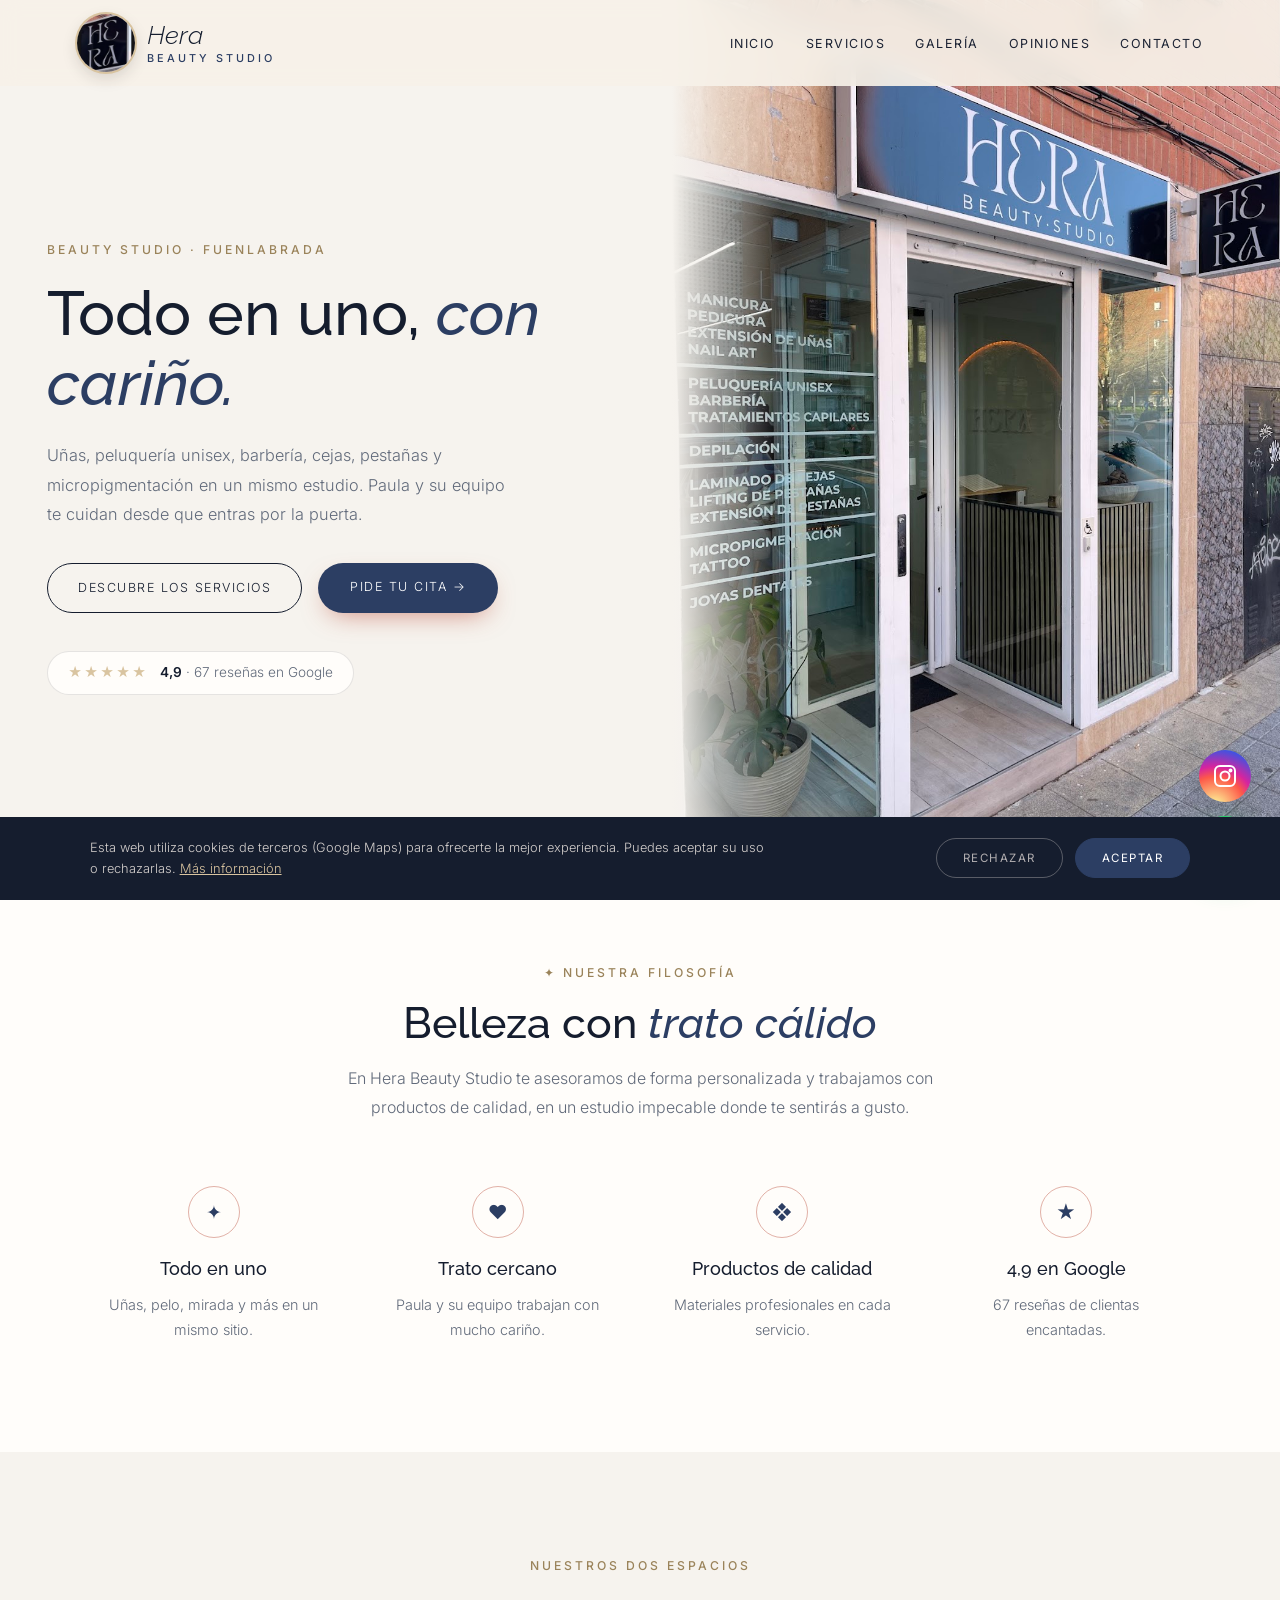
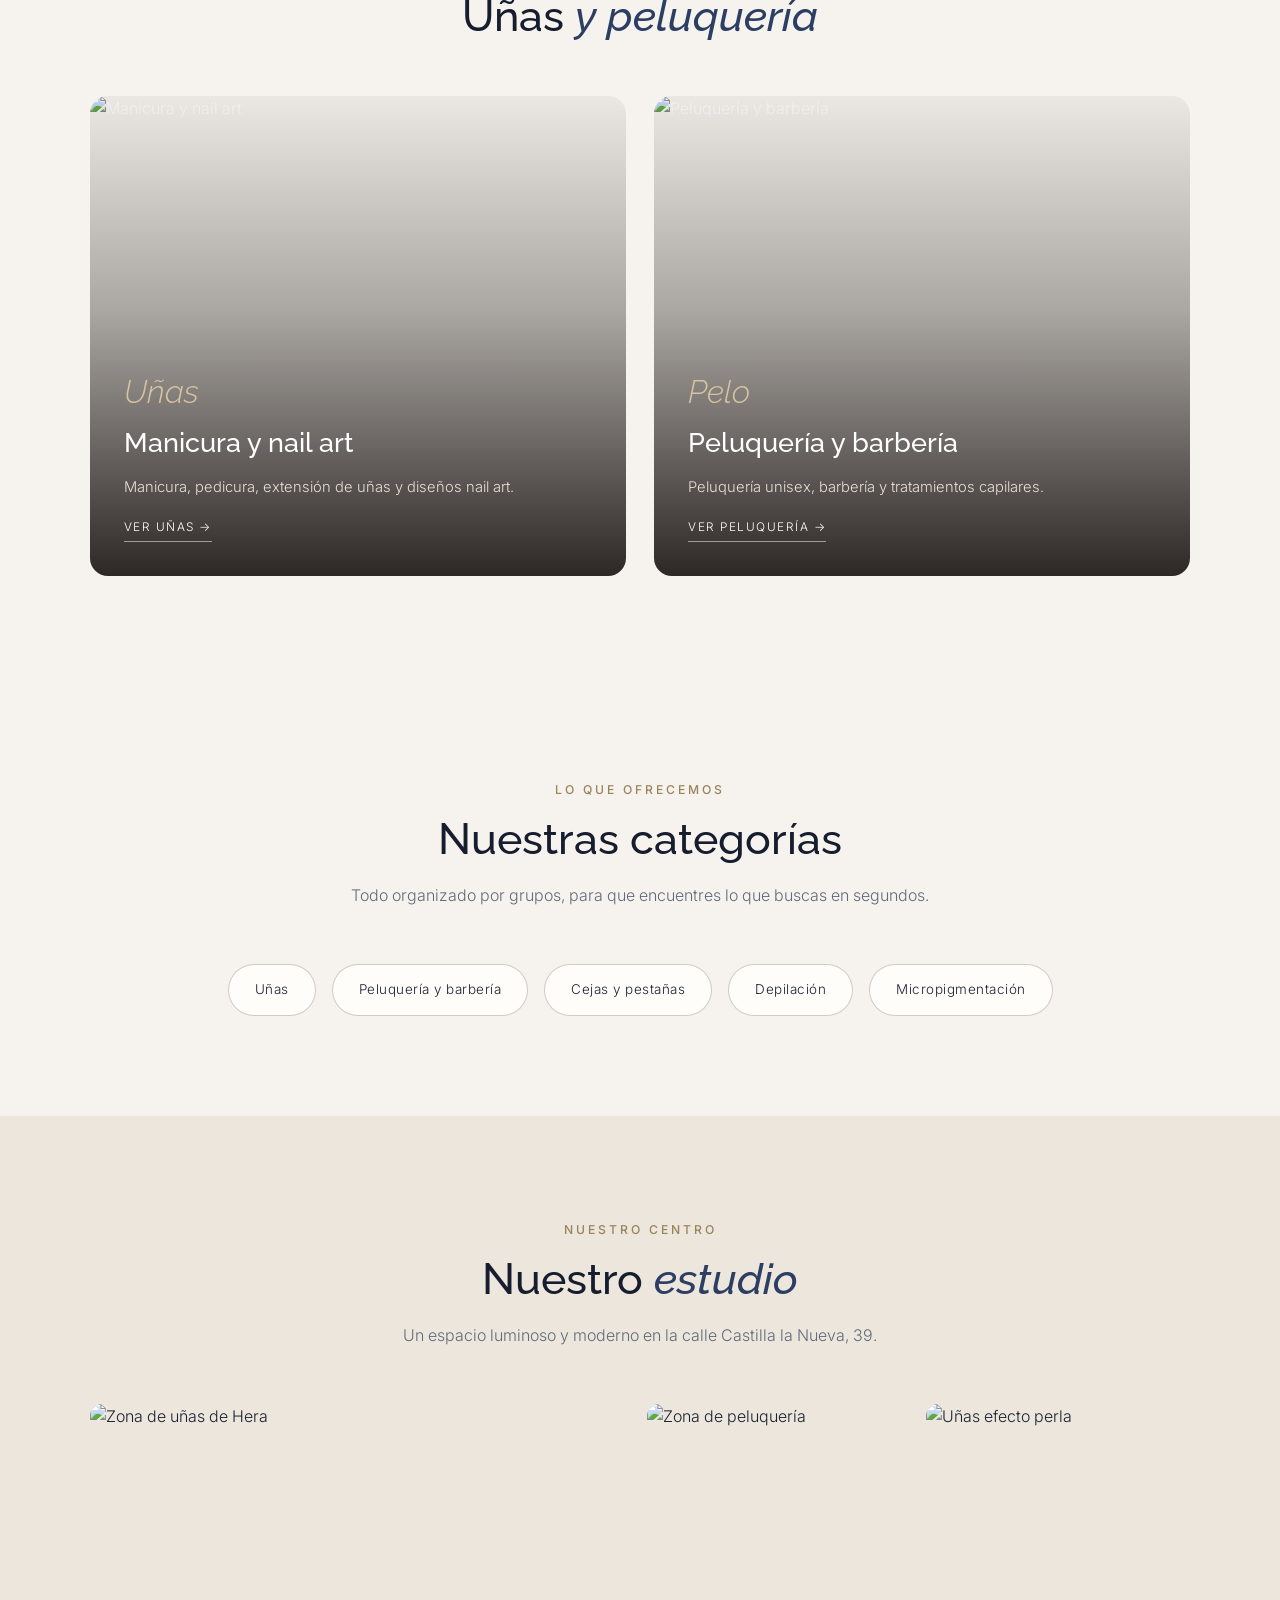
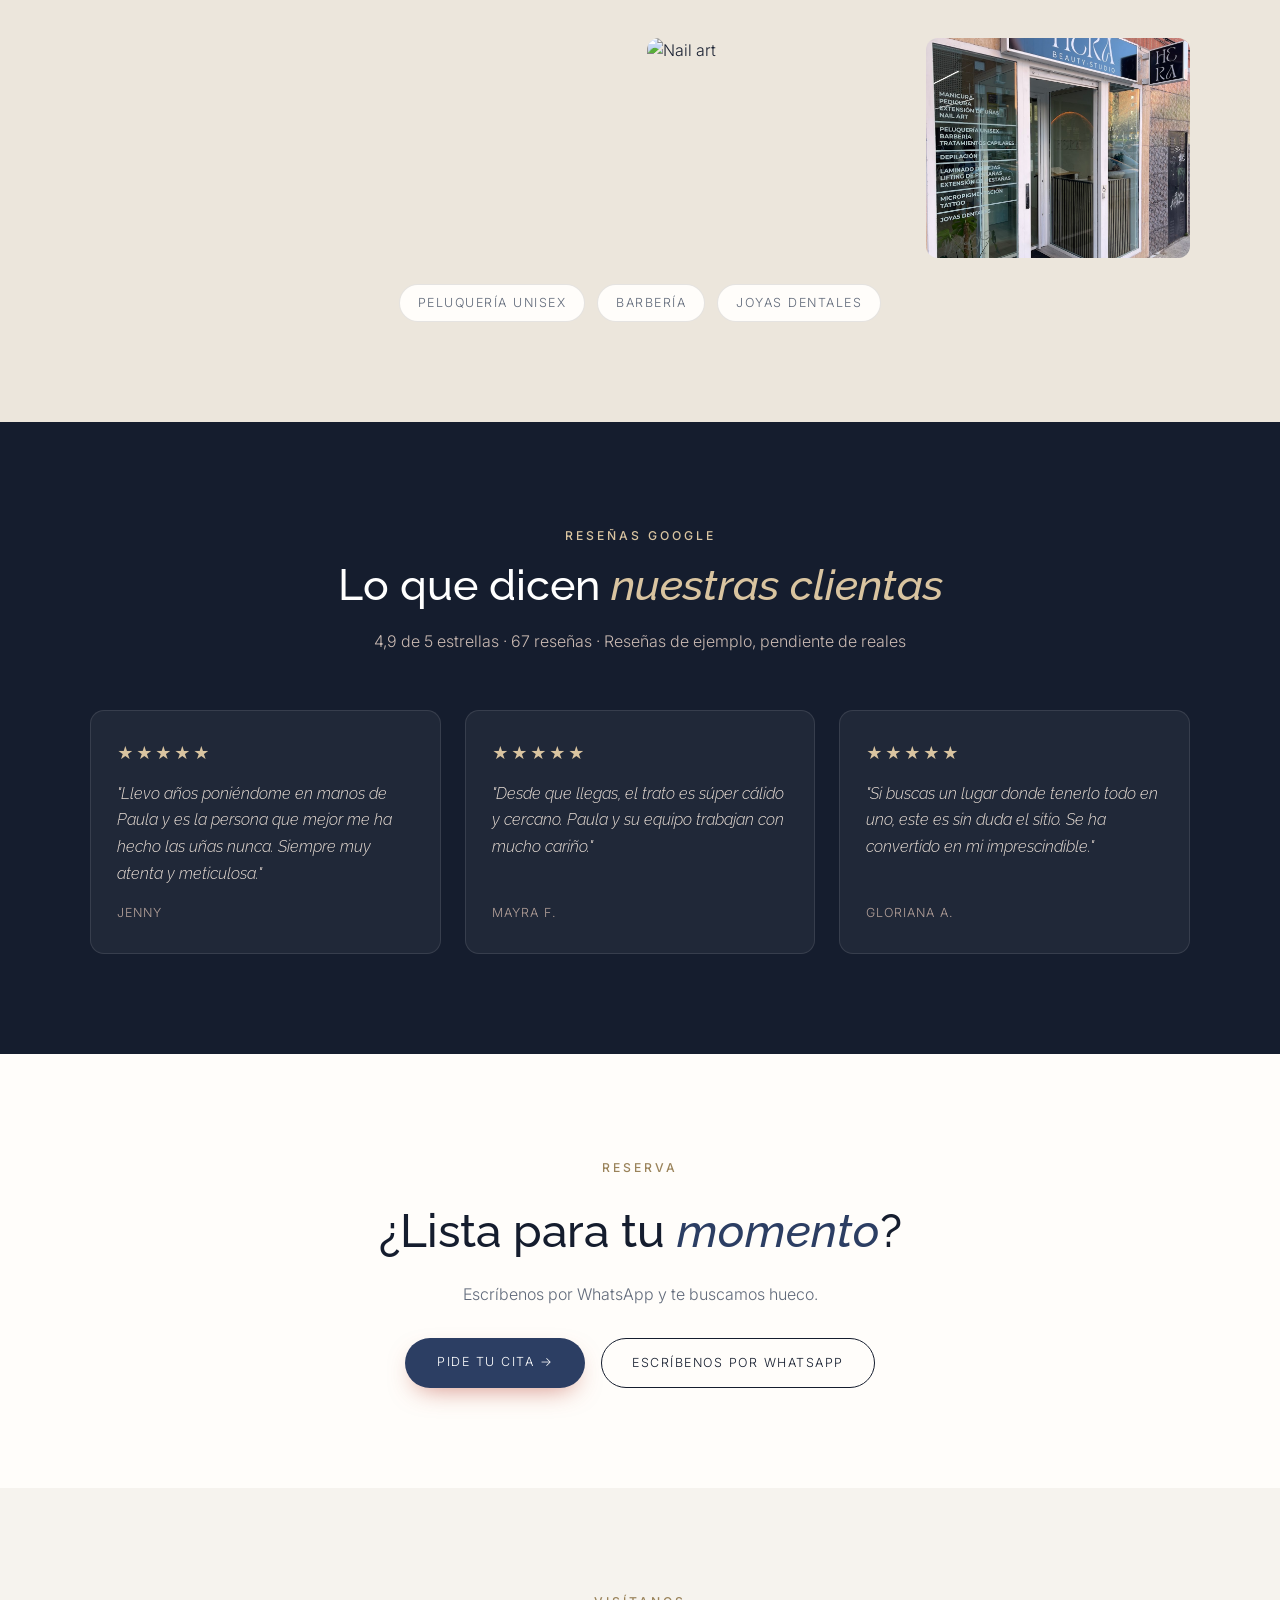
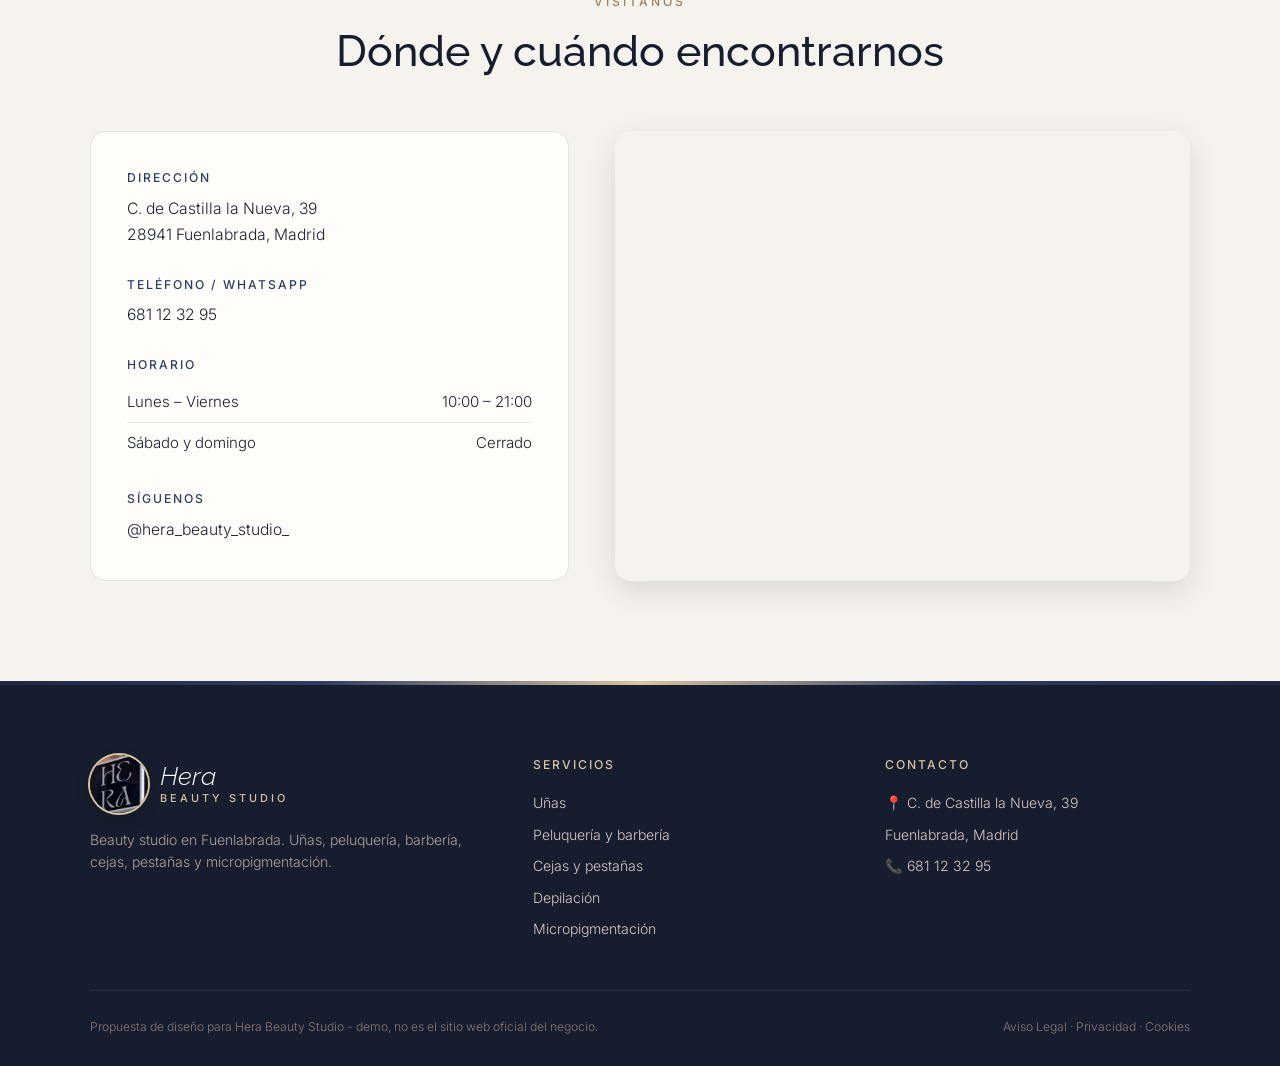
==== index.html @ d794545f "Add files via upload" ====
<!DOCTYPE html>
<html lang="es">
<head>
<meta charset="UTF-8">
<meta name="viewport" content="width=device-width, initial-scale=1.0">
<title>Hera Beauty Studio — Uñas, peluquería y estética en Fuenlabrada</title>
<meta name="description" content="Hera Beauty Studio en C. de Castilla la Nueva 39 (Fuenlabrada). Manicura, pedicura, extensión de uñas y nail art, peluquería unisex y barbería, depilación, cejas y pestañas, micropigmentación y joyas dentales. 4,9★ en Google.">
<meta name="theme-color" content="#151d2e">
<meta property="og:title" content="Hera Beauty Studio · Fuenlabrada">
<meta property="og:image" content="maps_01.jpg">
<link rel="icon" href="logo.jpg">
<link rel="preconnect" href="https://fonts.googleapis.com"><link rel="preconnect" href="https://fonts.gstatic.com" crossorigin><link href="https://fonts.googleapis.com/css2?family=Raleway:ital,wght@0,500;0,600;1,500&family=Inter:wght@300;400;500;600&display=swap" rel="stylesheet">
<link rel="stylesheet" href="styles.css">
</head>
<body>

<header id="header">
  <a href="index.html" class="logo" aria-label="Hera Beauty Studio, inicio"><img src="logo.jpg" alt="" class="logo-badge"><span class="logo-text"><span class="script">Hera</span><small>Beauty Studio</small></span></a>
  <nav id="nav" aria-label="Navegación principal"><ul><li><a href="index.html#inicio">Inicio</a></li><li><a href="servicios.html">Servicios</a></li><li><a href="index.html#galeria">Galería</a></li><li><a href="index.html#opiniones">Opiniones</a></li><li><a href="index.html#contacto">Contacto</a></li></ul></nav><button class="nav-toggle" id="navToggle" aria-label="Abrir menú">☰</button>
</header>

<section class="hero" id="inicio">
  <div class="hero-text">
    <span class="eyebrow">Beauty studio · Fuenlabrada</span>
    <h1>Todo en uno, <em>con cariño.</em></h1>
    <p>Uñas, peluquería unisex, barbería, cejas, pestañas y micropigmentación en un mismo estudio. Paula y su equipo te cuidan desde que entras por la puerta.</p>
    <div class="hero-ctas">
      <a href="servicios.html" class="btn-outline">Descubre los servicios</a>
      <a href="https://wa.me/34681123295?text=Hola%2C%20quiero%20pedir%20cita%20en%20Hera%20Beauty%20Studio" class="btn-solid" target="_blank" rel="noopener">Pide tu cita →</a>
    </div>
    <a class="hero-rating" href="https://www.google.com/maps/search/?api=1&query=HERA+BEAUTY+STUDIO,+C.+de+Castilla+la+Nueva+39,+Fuenlabrada" target="_blank" rel="noopener"><span class="stars">★★★★★</span><span><strong>4,9</strong> · 67 reseñas en Google</span></a>
  </div>
  <div class="hero-img"><img src="maps_01.jpg" alt="Fachada de Hera Beauty Studio en Fuenlabrada" style="object-position:center 30%;"></div>
</section>

<section class="trust">
  <div class="section-head">
    <span class="eyebrow">✦ Nuestra filosofía</span>
    <h2>Belleza con <em>trato cálido</em></h2>
    <p>En Hera Beauty Studio te asesoramos de forma personalizada y trabajamos con productos de calidad, en un estudio impecable donde te sentirás a gusto.</p>
  </div>
  <div class="trust-grid">
    <div class="trust-card"><span class="trust-ic">✦</span><h3>Todo en uno</h3><p>Uñas, pelo, mirada y más en un mismo sitio.</p></div>
    <div class="trust-card"><span class="trust-ic">♥</span><h3>Trato cercano</h3><p>Paula y su equipo trabajan con mucho cariño.</p></div>
    <div class="trust-card"><span class="trust-ic">❖</span><h3>Productos de calidad</h3><p>Materiales profesionales en cada servicio.</p></div>
    <div class="trust-card"><span class="trust-ic">★</span><h3>4,9 en Google</h3><p>67 reseñas de clientas encantadas.</p></div>
  </div>
</section>

<section class="worlds">
  <div class="section-head">
    <span class="eyebrow">Nuestros dos espacios</span>
    <h2>Uñas <em>y peluquería</em></h2>
  </div>
  <div class="worlds-grid">
    <a href="servicios.html#unas" class="world-card"><img src="maps_05.jpg" alt="Manicura y nail art"><div class="world-text"><span class="script">Uñas</span><h3>Manicura y nail art</h3><p>Manicura, pedicura, extensión de uñas y diseños nail art.</p><span class="world-link">Ver uñas →</span></div></a>
    <a href="servicios.html#pelo" class="world-card"><img src="maps_02.jpg" alt="Peluquería y barbería"><div class="world-text"><span class="script">Pelo</span><h3>Peluquería y barbería</h3><p>Peluquería unisex, barbería y tratamientos capilares.</p><span class="world-link">Ver peluquería →</span></div></a>
  </div>
</section>

<section>
  <div class="section-head">
    <span class="eyebrow">Lo que ofrecemos</span>
    <h2>Nuestras categorías</h2>
    <p>Todo organizado por grupos, para que encuentres lo que buscas en segundos.</p>
  </div>
  <div class="cat-pills">
    <a href="servicios.html#unas" class="cat-pill">Uñas</a>
    <a href="servicios.html#pelo" class="cat-pill">Peluquería y barbería</a>
    <a href="servicios.html#mirada" class="cat-pill">Cejas y pestañas</a>
    <a href="servicios.html#depilacion" class="cat-pill">Depilación</a>
    <a href="servicios.html#micro" class="cat-pill">Micropigmentación</a>
  </div>
</section>

<section class="gallery-wrap" id="galeria">
  <div class="section-head">
    <span class="eyebrow">Nuestro centro</span>
    <h2>Nuestro <em>estudio</em></h2>
    <p>Un espacio luminoso y moderno en la calle Castilla la Nueva, 39.</p>
  </div>
  <div class="gallery">
    <figure class="big"><img src="maps_05.jpg" alt="Zona de uñas de Hera" loading="lazy"></figure>
    <figure><img src="maps_02.jpg" alt="Zona de peluquería" loading="lazy"></figure>
    <figure><img src="maps_03.jpg" alt="Uñas efecto perla" loading="lazy"></figure>
    <figure><img src="maps_04.jpg" alt="Nail art" loading="lazy"></figure>
    <figure><img src="maps_01.jpg" alt="Fachada de Hera Beauty Studio" loading="lazy"></figure>
  </div>
  <div class="brands"><span>Peluquería unisex</span><span>Barbería</span><span>Joyas dentales</span></div>
</section>

<section class="reviews-wrap" id="opiniones">
  <div class="section-head">
    <span class="eyebrow">Reseñas Google</span>
    <h2>Lo que dicen <em>nuestras clientas</em></h2>
    <p>4,9 de 5 estrellas · 67 reseñas · Reseñas de ejemplo, pendiente de reales</p>
  </div>
  <div class="review-grid">
    <div class="review-card"><div class="stars">★★★★★</div><p>"Llevo años poniéndome en manos de Paula y es la persona que mejor me ha hecho las uñas nunca. Siempre muy atenta y meticulosa."</p><cite>Jenny</cite></div>
    <div class="review-card"><div class="stars">★★★★★</div><p>"Desde que llegas, el trato es súper cálido y cercano. Paula y su equipo trabajan con mucho cariño."</p><cite>Mayra F.</cite></div>
    <div class="review-card"><div class="stars">★★★★★</div><p>"Si buscas un lugar donde tenerlo todo en uno, este es sin duda el sitio. Se ha convertido en mi imprescindible."</p><cite>Gloriana A.</cite></div>
  </div>
</section>

<section class="cta-section">
  <span class="eyebrow">Reserva</span>
  <h2>¿Lista para tu <em>momento</em>?</h2>
  <p>Escríbenos por WhatsApp y te buscamos hueco.</p>
  <div class="cta-row">
    <a href="https://wa.me/34681123295?text=Hola%2C%20quiero%20pedir%20cita%20en%20Hera%20Beauty%20Studio" class="btn-solid" target="_blank" rel="noopener">Pide tu cita →</a>
    <a href="https://wa.me/34681123295?text=Hola%2C%20quiero%20pedir%20cita%20en%20Hera%20Beauty%20Studio" class="btn-outline" target="_blank" rel="noopener">Escríbenos por WhatsApp</a>
  </div>
</section>

<section class="contact-section" id="contacto">
  <div class="section-head">
    <span class="eyebrow">Visítanos</span>
    <h2>Dónde y cuándo encontrarnos</h2>
  </div>
  <div class="contact-grid">
    <div class="contact-info">
      <div class="contact-block"><h3>Dirección</h3><p>C. de Castilla la Nueva, 39<br>28941 Fuenlabrada, Madrid</p></div>
      <div class="contact-block"><h3>Teléfono / WhatsApp</h3><p><a href="tel:+34681123295">681 12 32 95</a></p></div>
      <div class="contact-block"><h3>Horario</h3><ul class="hours-list"><li><span>Lunes – Viernes</span><span>10:00 – 21:00</span></li><li><span>Sábado y domingo</span><span>Cerrado</span></li></ul></div>
      <div class="contact-block"><h3>Síguenos</h3><p><a href="https://www.instagram.com/hera_beauty_studio_/" target="_blank" rel="noopener">@hera_beauty_studio_</a></p></div>
    </div>
    <div class="contact-map">
      <iframe title="Mapa de Hera Beauty Studio" src="https://www.google.com/maps?q=HERA+BEAUTY+STUDIO,+C.+de+Castilla+la+Nueva+39,+Fuenlabrada&output=embed" width="100%" height="100%" style="border:0;" allowfullscreen="" loading="lazy" referrerpolicy="no-referrer-when-downgrade"></iframe>
    </div>
  </div>
</section>

<footer>
  <div class="footer-grid">
    <div class="footer-brand">
      <a href="index.html" class="logo light"><img src="logo.jpg" alt="" class="logo-badge"><span class="logo-text"><span class="script">Hera</span><small>Beauty Studio</small></span></a>
      <p>Beauty studio en Fuenlabrada. Uñas, peluquería, barbería, cejas, pestañas y micropigmentación.</p>
    </div>
    <div><h4>Servicios</h4><ul><li><a href="servicios.html#unas">Uñas</a></li><li><a href="servicios.html#pelo">Peluquería y barbería</a></li><li><a href="servicios.html#mirada">Cejas y pestañas</a></li><li><a href="servicios.html#depilacion">Depilación</a></li><li><a href="servicios.html#micro">Micropigmentación</a></li></ul></div>
    <div><h4>Contacto</h4><ul><li>📍 C. de Castilla la Nueva, 39</li><li>Fuenlabrada, Madrid</li><li>📞 <a href="tel:+34681123295">681 12 32 95</a></li></ul></div>
  </div>
  <div class="footer-bottom">
    <span>Propuesta de diseño para Hera Beauty Studio - demo, no es el sitio web oficial del negocio.</span>
    <span><a href="aviso-legal.html">Aviso Legal</a> &middot; <a href="politica-privacidad.html">Privacidad</a> &middot; <a href="politica-cookies.html">Cookies</a></span>
  </div>
</footer>

<div id="cookie-banner" class="cookie-banner"><p>Esta web utiliza cookies de terceros (Google Maps) para ofrecerte la mejor experiencia. Puedes aceptar su uso o rechazarlas. <a href="politica-cookies.html">Más información</a></p><div class="cookie-actions"><button onclick="setCookieChoice('rejected')" class="ck-reject">Rechazar</button><button onclick="setCookieChoice('accepted')" class="ck-accept">Aceptar</button></div></div>
<div class="social-fabs"><a class="ig-fab" href="https://www.instagram.com/hera_beauty_studio_/" target="_blank" rel="noopener" aria-label="Visitar Instagram"><svg width="24" height="24" viewBox="0 0 24 24" fill="none" stroke="white" stroke-width="2"><rect x="2" y="2" width="20" height="20" rx="5"/><circle cx="12" cy="12" r="4.5"/><circle cx="17.5" cy="6.5" r="1" fill="white"/></svg></a><a class="wa-fab" href="https://wa.me/34681123295?text=Hola%2C%20quiero%20pedir%20cita%20en%20Hera%20Beauty%20Studio" target="_blank" rel="noopener" aria-label="Escribir por WhatsApp"><svg width="28" height="28" viewBox="0 0 24 24" fill="white"><path d="M17.5 14.4c-.3-.1-1.8-.9-2-1s-.5-.1-.7.1-.8 1-.9 1.2-.3.2-.6.1a8.2 8.2 0 0 1-2.4-1.5 9 9 0 0 1-1.7-2.1c-.2-.3 0-.5.1-.6l.4-.5.3-.5v-.5l-.9-2.2c-.2-.6-.5-.5-.7-.5h-.6a1.1 1.1 0 0 0-.8.4 3.4 3.4 0 0 0-1 2.5 5.9 5.9 0 0 0 1.2 3.1 13.5 13.5 0 0 0 5.2 4.6c2.6 1 2.6.7 3.1.6a2.6 2.6 0 0 0 1.7-1.2 2.1 2.1 0 0 0 .2-1.2c-.1-.1-.3-.2-.6-.3ZM12 21.8a9.8 9.8 0 0 1-5-1.4l-.4-.2-3.7 1 1-3.6-.2-.4A9.8 9.8 0 1 1 12 21.8Zm8.4-18.3A11.8 11.8 0 0 0 1.8 17.7L.2 23.8l6.3-1.6a11.8 11.8 0 0 0 5.6 1.4A11.8 11.8 0 0 0 20.4 3.5Z"/></svg></a></div>
<script src="main.js"></script>
</body>
</html>
---- styles.css ----
:root{
  --cream:#f6f3ee; --paper:#fffdfa; --tint:#ece6dc; --ink:#1b2233; --dark:#151d2e; --muted:#616a7a;
  --red:#2c3e63; --red-dark:#1d2a44; --teal:#9a835a; --gold:#d9c4a0; --line:rgba(0,0,0,.1);
  --brand-gradient:linear-gradient(90deg,#1d2a44,#2c3e63,#d9c4a0,#2c3e63,#1d2a44);
}
*{margin:0;padding:0;box-sizing:border-box;}
html{scroll-behavior:smooth;}
body{font-family:'Inter',sans-serif;background:var(--cream);color:var(--ink);overflow-x:hidden;font-weight:300;line-height:1.6;}
a{text-decoration:none;color:inherit;}
h1,h2,h3{font-family:'Raleway',serif;font-weight:500;}
h1 em,h2 em{font-style:italic;color:var(--red);}
img{max-width:100%;display:block;}
.script{font-family:'Raleway',serif;font-style:italic;}

/* HEADER */
header{position:fixed;top:0;left:0;right:0;z-index:100;display:flex;justify-content:space-between;align-items:center;padding:14px 6%;background:rgba(247,241,233,.92);backdrop-filter:blur(10px);-webkit-backdrop-filter:blur(10px);transition:box-shadow .3s,padding .3s;}
header.scrolled{box-shadow:0 2px 24px rgba(28,22,20,.1);padding:8px 6%;}
.logo{display:flex;align-items:center;gap:12px;color:var(--dark);}
.logo-badge{width:58px;height:58px;border-radius:50%;object-fit:cover;box-shadow:0 0 0 2px var(--gold),0 6px 16px rgba(28,22,20,.15);transition:width .3s,height .3s;}
header.scrolled .logo-badge{width:46px;height:46px;}
.logo-text{display:flex;flex-direction:column;line-height:1;}
.logo-text .script{font-size:1.65rem;color:var(--dark);}
.logo-text small{font-size:.68rem;letter-spacing:3px;text-transform:uppercase;color:var(--red);margin-top:4px;font-weight:500;}
.logo.light .logo-text .script{color:#fff;}
.logo.light .logo-text small{color:var(--gold);}
nav ul{list-style:none;display:flex;gap:30px;}
nav a{font-size:.78rem;letter-spacing:1.5px;text-transform:uppercase;font-weight:400;position:relative;padding:4px 0;}
nav a::after{content:"";position:absolute;left:0;bottom:-2px;height:1px;width:100%;background:var(--red);transform:scaleX(0);transform-origin:right;transition:transform .3s;}
nav a:hover::after{transform:scaleX(1);transform-origin:left;}
.nav-toggle{display:none;font-size:1.6rem;background:none;border:none;color:var(--dark);cursor:pointer;}

/* BOTONES */
.btn-outline{display:inline-block;border:1px solid var(--dark);color:var(--dark);padding:14px 30px;font-size:.78rem;letter-spacing:1.5px;text-transform:uppercase;border-radius:40px;transition:all .25s;}
.btn-outline:hover{background:var(--dark);color:var(--cream);}
.btn-outline.light{border-color:rgba(255,255,255,.5);color:#fff;}
.btn-outline.light:hover{background:#fff;color:var(--dark);}
.btn-solid{display:inline-block;background:var(--red);color:#fff;padding:14px 32px;font-size:.78rem;letter-spacing:1.5px;text-transform:uppercase;border-radius:40px;transition:transform .25s,box-shadow .25s,background .25s;box-shadow:0 10px 26px -10px rgba(181,64,44,.6);}
.btn-solid:hover{transform:translateY(-2px);background:var(--red-dark);}

/* HERO */
.hero{min-height:95vh;display:grid;grid-template-columns:1.05fr .95fr;align-items:stretch;padding:0;}
.hero-text{display:flex;flex-direction:column;justify-content:center;padding:150px 7% 70px;}
.eyebrow{display:inline-block;color:var(--teal);text-transform:uppercase;letter-spacing:3px;font-size:.76rem;font-weight:500;}
.hero-text .eyebrow{margin-bottom:20px;}
.hero-text h1{font-size:clamp(2.4rem,5vw,3.9rem);line-height:1.12;margin-bottom:22px;color:var(--dark);}
.hero-text p{font-size:1.02rem;color:var(--muted);max-width:470px;line-height:1.8;margin-bottom:34px;}
.hero-ctas{display:flex;gap:16px;flex-wrap:wrap;}
.hero-rating{display:inline-flex;align-items:center;gap:12px;margin-top:38px;padding:10px 20px;border:1px solid var(--line);border-radius:40px;background:var(--paper);font-size:.85rem;color:var(--muted);align-self:flex-start;}
.hero-rating strong{color:var(--dark);font-weight:600;}
.stars{color:var(--gold);letter-spacing:2px;}
.hero-img{position:relative;overflow:hidden;}
.hero-img img{width:100%;height:100%;object-fit:cover;position:absolute;inset:0;}
.hero-img::after{content:"";position:absolute;inset:0;background:linear-gradient(90deg,var(--cream) 0%,rgba(247,241,233,0) 18%);}

/* SECCIONES */
section{padding:100px 7%;}
.section-head{text-align:center;max-width:640px;margin:0 auto 54px;}
.section-head h2{font-size:clamp(1.9rem,4vw,2.7rem);margin-top:12px;color:var(--dark);line-height:1.2;}
.section-head p{margin-top:16px;color:var(--muted);line-height:1.8;}

.trust{background:var(--paper);border-top:4px solid transparent;border-image:var(--brand-gradient) 1;}
.trust-grid{display:grid;grid-template-columns:repeat(auto-fit,minmax(230px,1fr));gap:36px;max-width:1150px;margin:0 auto;}
.trust-card{text-align:center;padding:10px;}
.trust-ic{display:inline-grid;place-items:center;width:52px;height:52px;border-radius:50%;border:1px solid rgba(181,64,44,.4);color:var(--red);font-size:1.2rem;margin-bottom:16px;}
.trust-card h3{font-size:1.15rem;color:var(--dark);margin-bottom:10px;}
.trust-card p{font-size:.9rem;color:var(--muted);line-height:1.7;}

/* DOS MUNDOS */
.worlds{background:var(--cream);}
.worlds-grid{display:grid;grid-template-columns:1fr 1fr;gap:28px;max-width:1150px;margin:0 auto;}
.world-card{position:relative;border-radius:18px;overflow:hidden;min-height:480px;display:flex;align-items:flex-end;color:#fff;}
.world-card img{position:absolute;inset:0;width:100%;height:100%;object-fit:cover;transition:transform .6s;}
.world-card:hover img{transform:scale(1.05);}
.world-card::after{content:"";position:absolute;inset:0;background:linear-gradient(to top,rgba(28,22,20,.92) 0%,rgba(28,22,20,.35) 55%,rgba(28,22,20,.05) 100%);}
.world-text{position:relative;z-index:2;padding:34px;}
.world-text .script{font-size:2rem;color:var(--gold);}
.world-text h3{font-size:1.7rem;margin:4px 0 10px;}
.world-text p{font-size:.92rem;color:#eadfd6;line-height:1.7;max-width:440px;}
.world-link{display:inline-block;margin-top:18px;font-size:.74rem;letter-spacing:1.5px;text-transform:uppercase;border-bottom:1px solid rgba(255,255,255,.5);padding-bottom:4px;}

/* PILLS */
.cat-pills{display:flex;flex-wrap:wrap;gap:16px;justify-content:center;max-width:1000px;margin:0 auto;}
.cat-pill{border:1px solid rgba(43,33,29,.22);padding:14px 26px;border-radius:30px;font-size:.84rem;letter-spacing:.5px;transition:all .2s;background:var(--paper);}
.cat-pill:hover{background:var(--red);color:#fff;border-color:var(--red);}

/* GALERIA */
.gallery-wrap{background:var(--tint);}
.gallery{max-width:1200px;margin:0 auto;display:grid;grid-template-columns:repeat(4,1fr);grid-auto-rows:220px;gap:14px;}
.gallery figure{overflow:hidden;border-radius:12px;margin:0;}
.gallery img{width:100%;height:100%;object-fit:cover;transition:transform .5s;}
.gallery figure:hover img{transform:scale(1.05);}
.gallery .big{grid-column:span 2;grid-row:span 2;}

/* RESEÑAS */
.reviews-wrap{background:var(--dark);color:#fff;position:relative;}
.reviews-wrap .section-head h2{color:#fff;}
.reviews-wrap .section-head h2 em{color:var(--gold);}
.reviews-wrap .section-head p{color:#c9b9b2;}
.reviews-wrap .eyebrow{color:var(--gold);}
.review-grid{display:grid;grid-template-columns:repeat(auto-fit,minmax(300px,1fr));gap:24px;max-width:1150px;margin:0 auto;}
.review-card{background:rgba(255,255,255,.05);border:1px solid rgba(255,255,255,.1);padding:30px 26px;border-radius:14px;display:flex;flex-direction:column;}
.review-card .stars{margin-bottom:14px;}
.review-card p{font-family:'Raleway',serif;font-size:.98rem;color:#eadfd6;line-height:1.7;font-style:italic;margin-bottom:16px;flex:1;}
.review-card cite{font-size:.78rem;color:#b3a099;font-style:normal;text-transform:uppercase;letter-spacing:1px;}

/* CTA */
.cta-section{text-align:center;background:var(--paper);}
.cta-section h2{font-size:clamp(2rem,4vw,2.9rem);color:var(--dark);margin:14px 0 14px;}
.cta-section p{color:var(--muted);margin-bottom:30px;}
.cta-row{display:flex;gap:16px;justify-content:center;flex-wrap:wrap;}

/* CONTACTO */
.contact-section{background:var(--cream);}
.contact-grid{display:grid;grid-template-columns:1fr 1.2fr;gap:46px;max-width:1150px;margin:0 auto;align-items:stretch;}
.contact-info{display:flex;flex-direction:column;gap:26px;background:var(--paper);border:1px solid var(--line);border-radius:16px;padding:36px;}
.contact-block h3{font-family:'Inter',sans-serif;font-size:.76rem;text-transform:uppercase;letter-spacing:2px;color:var(--red);font-weight:500;margin-bottom:8px;}
.contact-block p{font-size:.98rem;color:var(--ink);line-height:1.7;}
.contact-block a:hover{color:var(--red);}
.hours-list{list-style:none;}
.hours-list li{display:flex;justify-content:space-between;gap:20px;padding:8px 0;border-bottom:1px solid var(--line);font-size:.94rem;}
.hours-list li:last-child{border-bottom:none;}
.contact-map{border-radius:16px;overflow:hidden;min-height:380px;box-shadow:0 10px 30px rgba(28,22,20,.12);}
.contact-map iframe{display:block;min-height:380px;}

/* FOOTER */
footer{background:var(--dark);color:#d9c9c5;padding:70px 7% 30px;border-top:4px solid transparent;border-image:var(--brand-gradient) 1;}
.footer-grid{display:grid;grid-template-columns:1.3fr 1fr 1fr;gap:46px;max-width:1200px;margin:0 auto;padding-bottom:40px;border-bottom:1px solid rgba(255,255,255,.1);}
.footer-brand p{font-size:.88rem;color:#b3a09a;margin-top:16px;}
footer h4{font-size:.76rem;text-transform:uppercase;letter-spacing:2px;color:var(--gold);margin-bottom:18px;font-weight:500;}
footer ul{list-style:none;}
footer li{margin-bottom:9px;font-size:.88rem;color:#d9c9c5;}
footer a:hover{color:var(--gold);}
.footer-bottom{max-width:1200px;margin:26px auto 0;display:flex;justify-content:space-between;flex-wrap:wrap;gap:10px;font-size:.76rem;color:#8a7873;}
.footer-bottom a{color:#8a7873;}

/* FABS */
.social-fabs{position:fixed;bottom:26px;right:26px;z-index:200;display:flex;flex-direction:column;gap:14px;align-items:center;}
.social-fabs a{width:52px;height:52px;border-radius:50%;display:flex;align-items:center;justify-content:center;box-shadow:0 10px 24px rgba(0,0,0,.2);transition:transform .2s;}
.social-fabs a:hover{transform:scale(1.08);}
.wa-fab{width:58px !important;height:58px !important;background:#25D366;box-shadow:0 10px 26px rgba(37,211,102,.45) !important;}
.ig-fab{background:radial-gradient(circle at 30% 110%,#fdf497 0%,#fdf497 5%,#fd5949 45%,#d6249f 60%,#285AEB 90%);}
.fb-fab{background:#1877F2;}

/* COOKIES */
.cookie-banner{display:none;position:fixed;bottom:0;left:0;right:0;z-index:300;background:var(--dark);padding:20px 7%;flex-wrap:wrap;align-items:center;justify-content:space-between;gap:16px;}
.cookie-banner p{font-size:.8rem;color:rgba(245,237,232,.85);line-height:1.7;max-width:680px;}
.cookie-banner p a{color:var(--gold);text-decoration:underline;}
.cookie-actions{display:flex;gap:12px;flex-shrink:0;}
.cookie-actions button{font-family:'Inter',sans-serif;font-size:.72rem;letter-spacing:1.5px;text-transform:uppercase;padding:12px 26px;cursor:pointer;border-radius:30px;}
.ck-reject{background:transparent;color:rgba(245,237,232,.7);border:1px solid rgba(245,237,232,.3);}
.ck-accept{background:var(--red);color:#fff;border:1px solid var(--red);}

/* PÁGINAS INTERIORES */
.page-hero{padding:170px 7% 60px;text-align:center;background:var(--cream);}
.page-hero h1{font-size:clamp(2.3rem,5vw,3.4rem);margin-top:14px;color:var(--dark);}
.page-hero p{color:var(--muted);max-width:580px;margin:18px auto 0;line-height:1.8;}
.tabs{position:sticky;top:74px;z-index:50;background:var(--cream);padding:18px 7% 22px;display:flex;gap:12px;justify-content:center;flex-wrap:wrap;border-bottom:1px solid var(--line);}
.tab-btn{border:1px solid rgba(43,33,29,.25);background:var(--paper);padding:12px 24px;border-radius:30px;font-family:'Inter',sans-serif;font-size:.82rem;letter-spacing:.5px;color:var(--ink);cursor:pointer;transition:all .2s;}
.tab-btn.active,.tab-btn:hover{background:var(--red);color:#fff;border-color:var(--red);}
.tab-panel{display:none;padding:60px 7% 100px;max-width:1200px;margin:0 auto;}
.tab-panel.active{display:block;animation:fadeIn .5s;}
@keyframes fadeIn{from{opacity:0;transform:translateY(12px)}to{opacity:1;transform:none}}
.tab-intro{text-align:center;max-width:600px;margin:0 auto 46px;}
.tab-intro .script{font-size:1.6rem;color:var(--red);}
.tab-intro h2{font-size:2rem;color:var(--dark);}
.tab-intro p{color:var(--muted);margin-top:10px;line-height:1.75;font-size:.94rem;}

.cat-grid{display:grid;grid-template-columns:repeat(auto-fit,minmax(280px,1fr));gap:28px;}
.cat-grid.single{grid-template-columns:1fr;max-width:640px;margin:0 auto;}
.cat-grid.single .cat-card{height:440px;}
.cat-card{position:relative;border-radius:16px;overflow:hidden;height:360px;cursor:pointer;background:var(--tint);}
.cat-card img{width:100%;height:100%;object-fit:cover;transition:transform .5s;}
.cat-card:hover img{transform:scale(1.06);}
.cat-card::after{content:'';position:absolute;inset:0;background:linear-gradient(to top,rgba(28,22,20,.88) 0%,rgba(28,22,20,.15) 55%,transparent 100%);}
.cat-card-text{position:absolute;bottom:0;left:0;right:0;padding:26px;z-index:2;}
.cat-card-text h3{color:#fff;font-size:1.55rem;margin-bottom:10px;}
.cat-card-text span{color:#fff;font-size:.74rem;text-transform:uppercase;letter-spacing:1.5px;border-bottom:1px solid rgba(255,255,255,.5);padding-bottom:4px;}

.modal-overlay{display:none;position:fixed;inset:0;background:rgba(28,22,20,.78);z-index:300;align-items:center;justify-content:center;padding:20px;}
.modal-overlay.open{display:flex;}
.modal{background:var(--paper);max-width:560px;width:100%;max-height:85vh;overflow-y:auto;border-radius:16px;padding:40px;position:relative;}
.modal-close{position:absolute;top:16px;right:20px;background:none;border:none;font-size:1.7rem;color:var(--ink);cursor:pointer;}
.modal h3{font-size:1.8rem;color:var(--dark);margin-bottom:6px;}
.modal .modal-sub{color:var(--muted);font-size:.86rem;margin-bottom:22px;}
.svc-row{display:flex;justify-content:space-between;align-items:center;padding:16px 0;border-bottom:1px solid var(--line);gap:16px;}
.svc-row:last-of-type{border-bottom:none;}
.svc-name{font-size:.98rem;color:var(--ink);font-weight:400;}
.svc-desc{font-size:.8rem;color:var(--muted);display:block;margin-top:3px;line-height:1.5;}
.svc-price{font-size:.72rem;color:var(--red);text-transform:uppercase;letter-spacing:1px;white-space:nowrap;font-weight:500;}
.modal-cta{display:block;text-align:center;background:var(--red);color:#fff;padding:14px;border-radius:30px;margin-top:26px;font-size:.8rem;text-transform:uppercase;letter-spacing:1.5px;}
.modal-cta.alt{background:#25D366;margin-top:10px;}
.services-note{text-align:center;color:var(--muted);font-size:.9rem;padding:0 7% 90px;}

.portfolio-grid{display:grid;grid-template-columns:repeat(auto-fill,minmax(260px,1fr));gap:18px;}
.portfolio-grid figure{border-radius:14px;overflow:hidden;aspect-ratio:4/5;cursor:zoom-in;background:var(--tint);}
.portfolio-grid img{width:100%;height:100%;object-fit:cover;transition:transform .5s;}
.portfolio-grid figure:hover img{transform:scale(1.05);}
.lightbox{display:none;position:fixed;inset:0;z-index:400;background:rgba(15,12,10,.94);align-items:center;justify-content:center;padding:30px;cursor:zoom-out;}
.lightbox.open{display:flex;}
.lightbox img{max-width:100%;max-height:90vh;border-radius:10px;}

.legal{max-width:860px;margin:0 auto;padding:160px 7% 90px;}
.legal h1{font-size:2.4rem;color:var(--dark);margin-bottom:26px;}
.legal h2{font-size:1.35rem;color:var(--dark);margin:30px 0 10px;}
.legal p,.legal li{color:var(--muted);line-height:1.8;margin-bottom:10px;font-size:.96rem;}
.legal ul{padding-left:22px;}
.legal a{color:var(--red);text-decoration:underline;}

@media(max-width:900px){
  .hero{grid-template-columns:1fr;}
  .hero-img{height:340px;order:-1;margin-top:82px;}
  .hero-img::after{background:linear-gradient(0deg,var(--cream) 0%,rgba(247,241,233,0) 25%);}
  .hero-text{padding:30px 6% 60px;}
  .worlds-grid{grid-template-columns:1fr;}
  .world-card{min-height:420px;}
  .gallery{grid-template-columns:repeat(2,1fr);grid-auto-rows:170px;}
  .gallery .big{grid-column:span 2;grid-row:span 2;}
  .footer-grid{grid-template-columns:1fr;gap:30px;}
  .contact-grid{grid-template-columns:1fr;}
  .contact-map,.contact-map iframe{min-height:300px;}
  nav{position:fixed;top:0;right:0;height:100vh;width:78%;max-width:300px;background:var(--cream);padding:110px 40px;transform:translateX(100%);transition:transform .4s;box-shadow:-10px 0 40px rgba(0,0,0,.12);}
  nav.open{transform:translateX(0);}
  nav ul{flex-direction:column;gap:26px;}
  .nav-toggle{display:block;position:relative;z-index:110;}
  section{padding:70px 6%;}
  .tabs{top:66px;overflow-x:auto;justify-content:flex-start;flex-wrap:nowrap;}
  .tab-btn{flex-shrink:0;}
  .page-hero{padding:140px 6% 40px;}
  .modal{padding:34px 24px;}
}
@media(max-width:520px){
  .logo-text .script{font-size:1.35rem;}
  .logo-badge{width:48px;height:48px;}
  .social-fabs{right:16px;bottom:16px;}
  .social-fabs a{width:46px;height:46px;}
}

.logo-mark{width:46px;height:46px;border-radius:50%;background:var(--red);color:#fff;display:grid;place-items:center;font-family:'Raleway',serif;font-size:1.4rem;box-shadow:0 0 0 3px var(--tint);}
.brands{display:flex;flex-wrap:wrap;gap:12px;justify-content:center;margin-top:26px;}
.brands span{border:1px solid var(--line);border-radius:30px;padding:8px 18px;font-size:.78rem;letter-spacing:1.5px;text-transform:uppercase;color:var(--muted);background:var(--paper);}
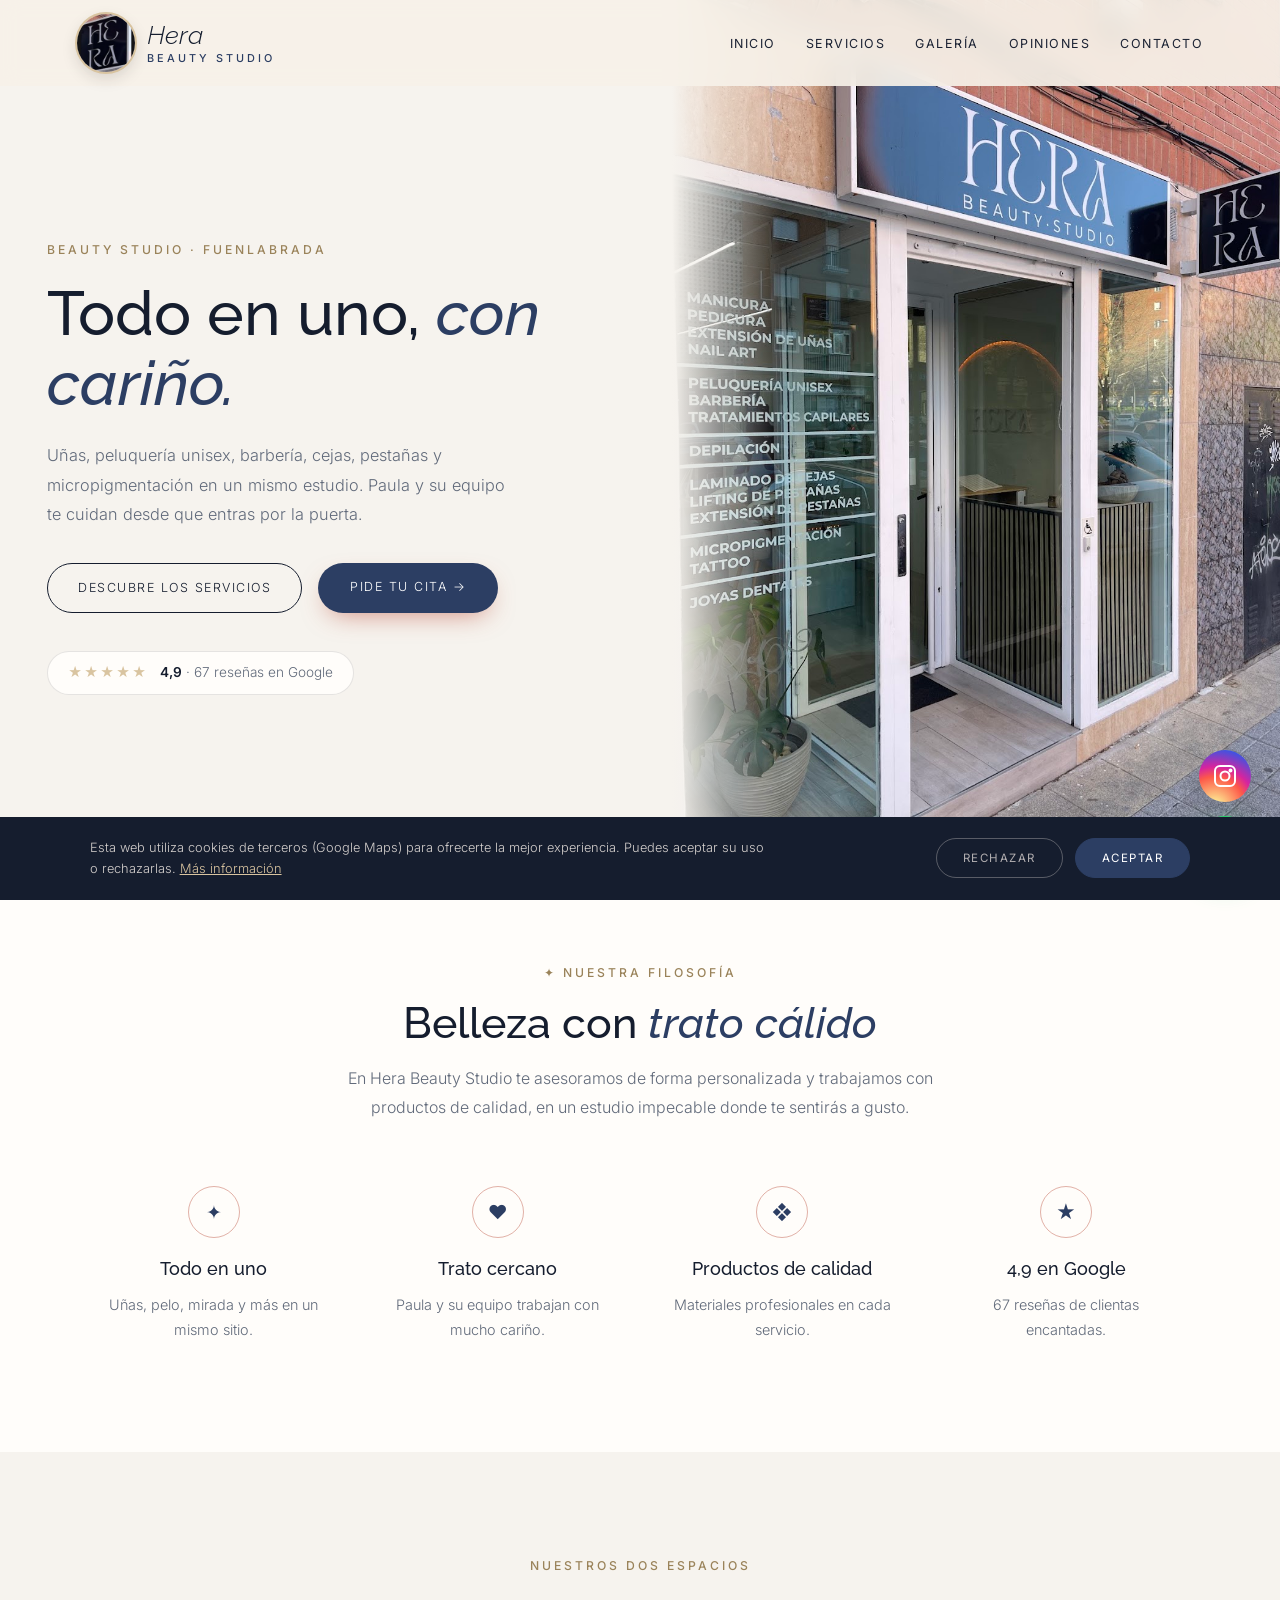
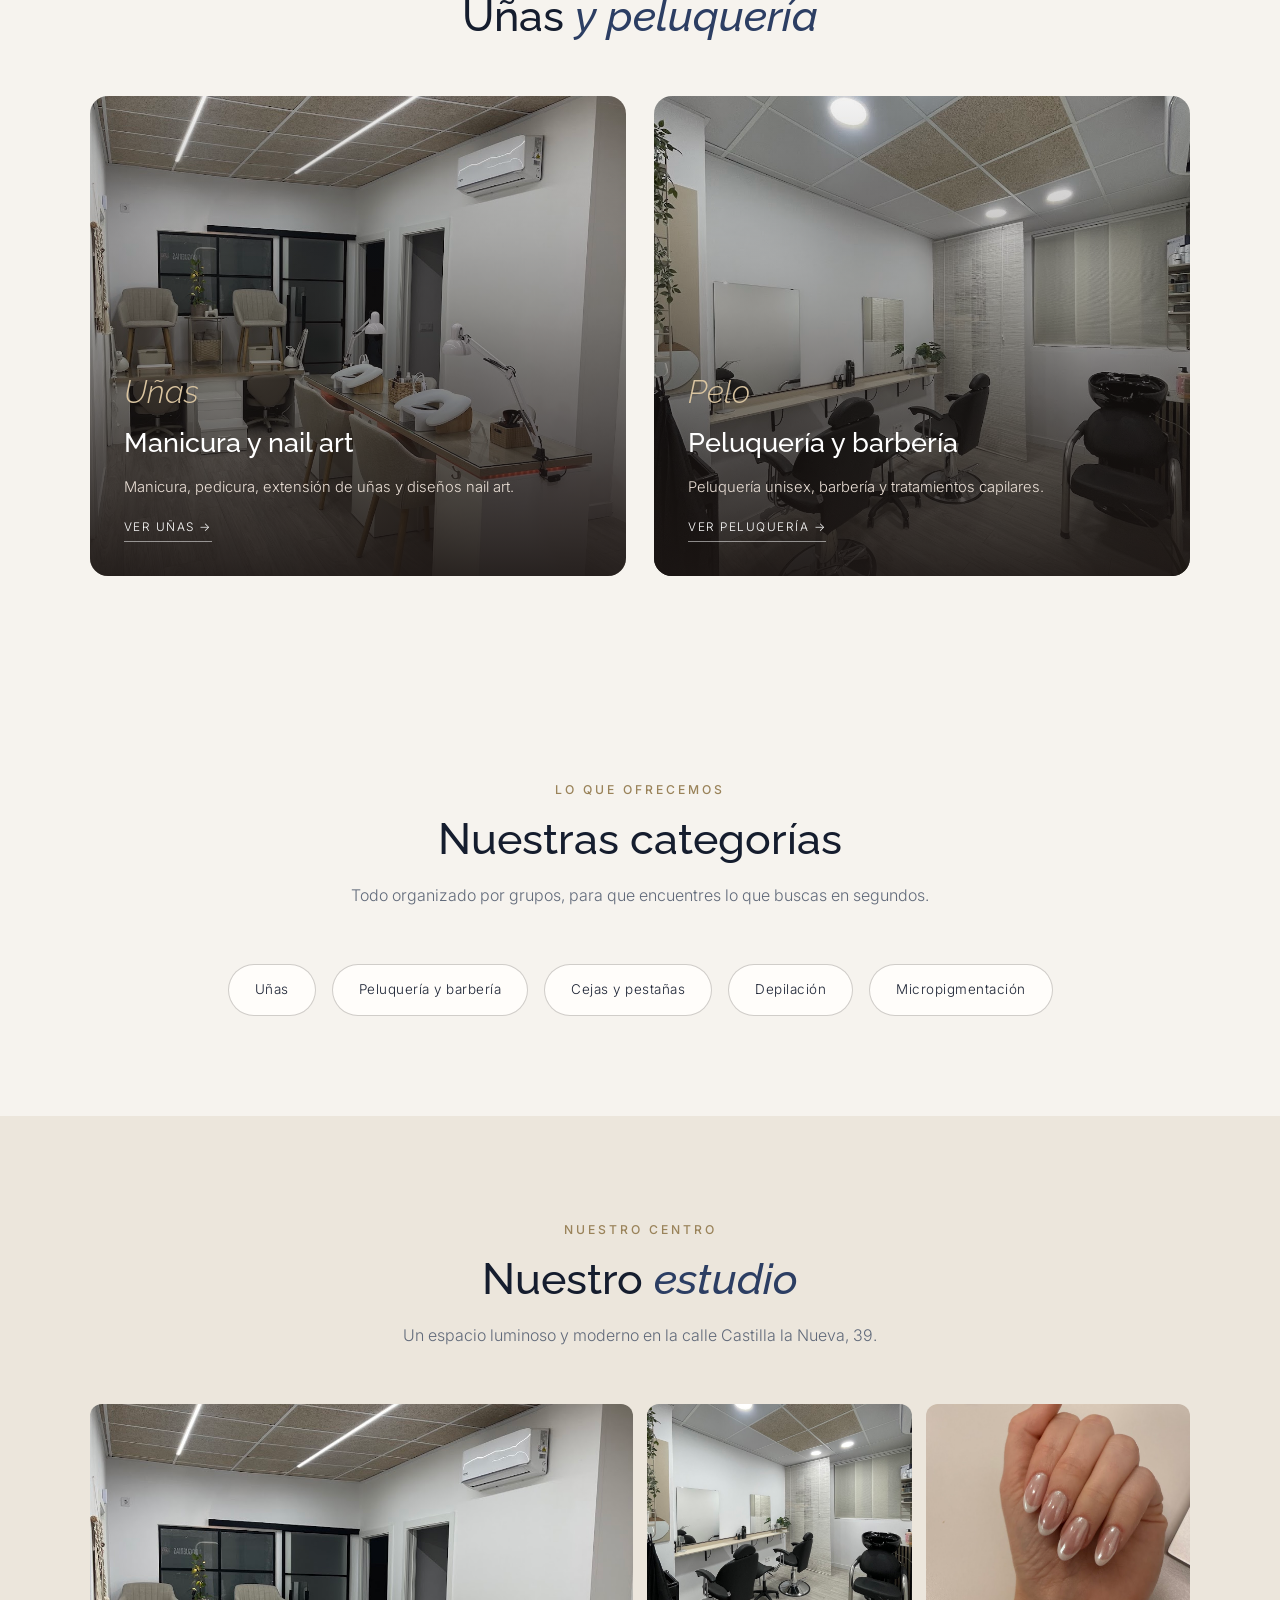
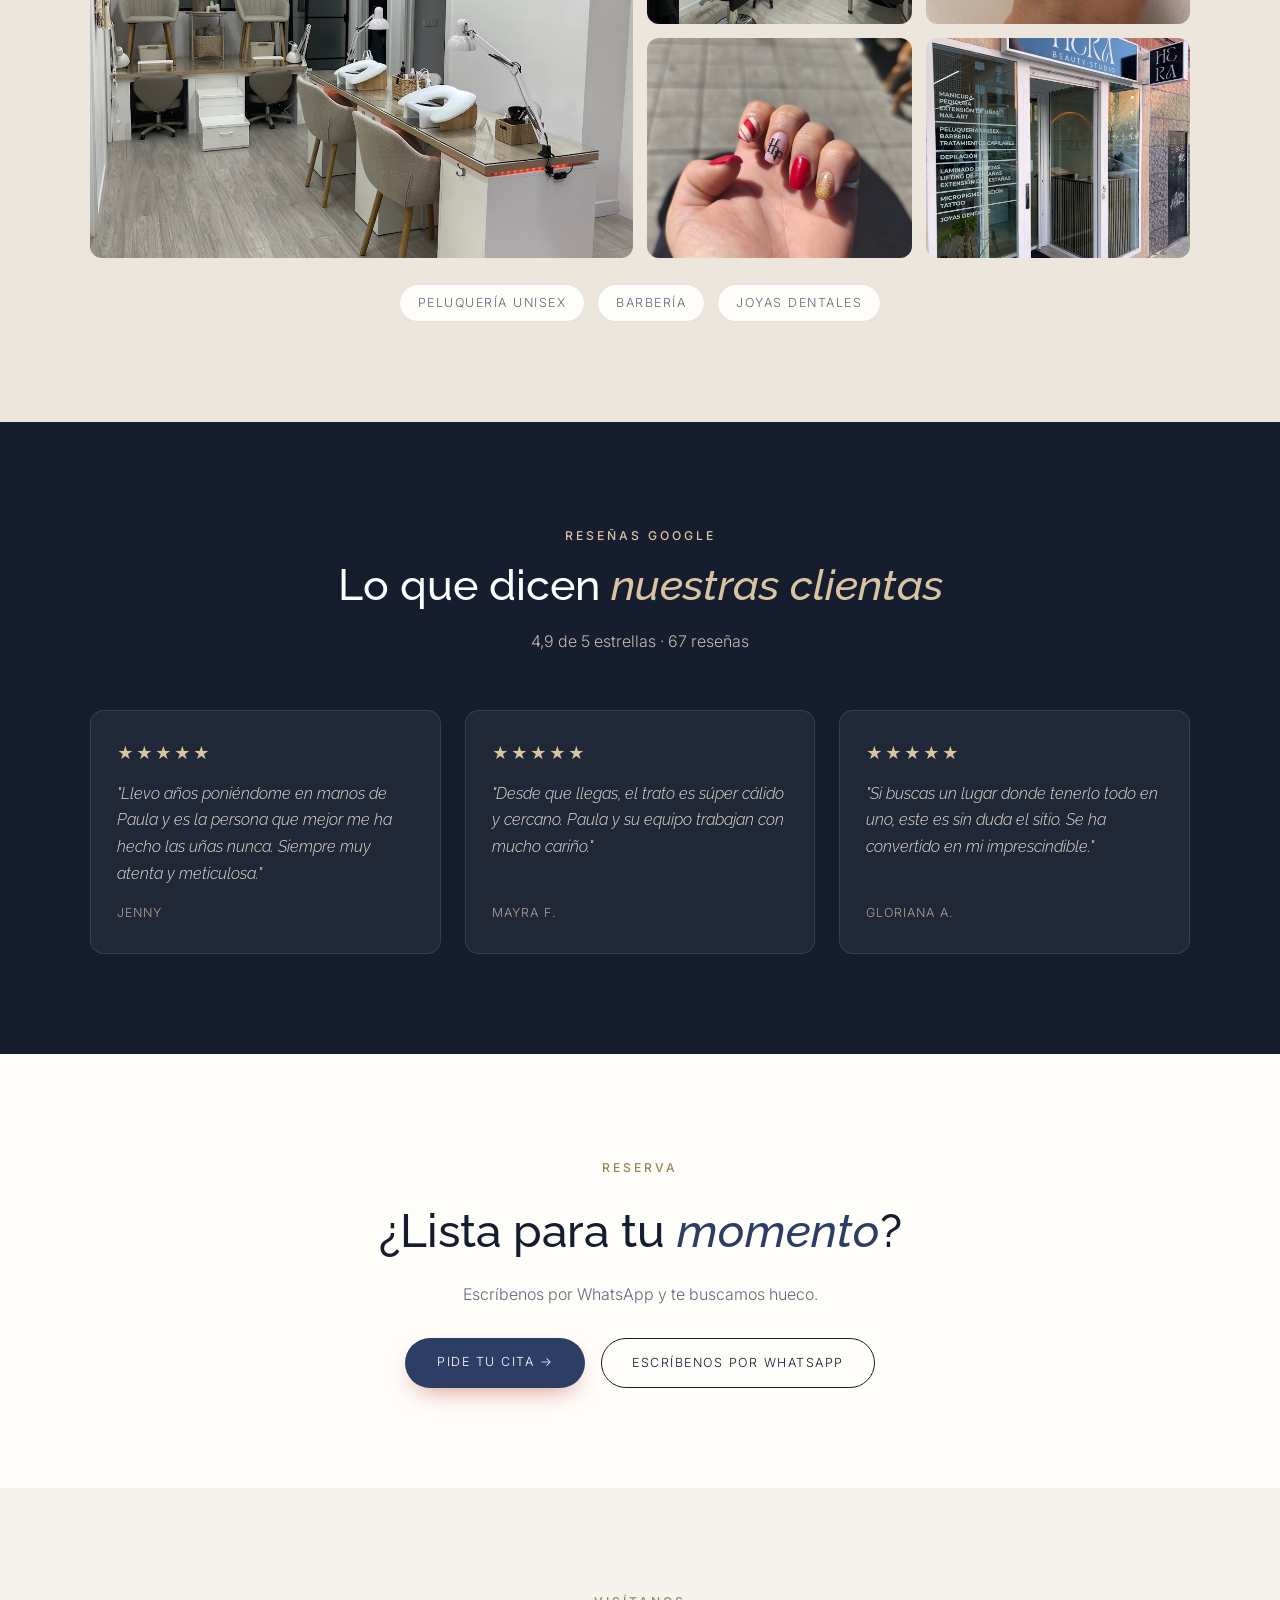
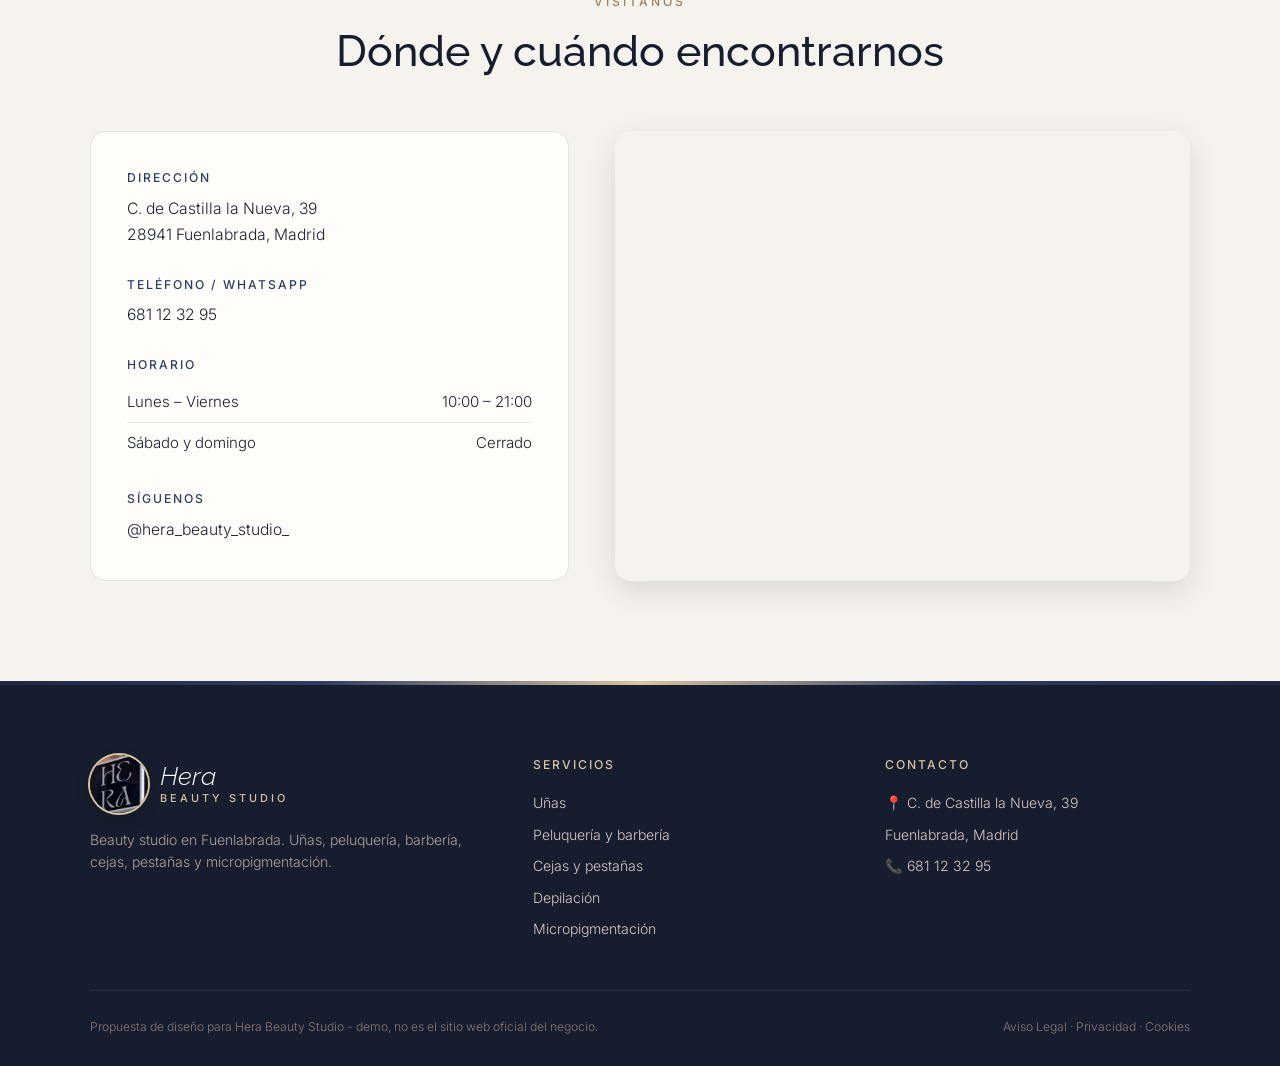
==== commit c338db3e: "Add files via upload" ====
--- a/index.html
+++ b/index.html
@@ -93,7 +93,7 @@
   <div class="section-head">
     <span class="eyebrow">Reseñas Google</span>
     <h2>Lo que dicen <em>nuestras clientas</em></h2>
-    <p>4,9 de 5 estrellas · 67 reseñas · Reseñas de ejemplo, pendiente de reales</p>
+    <p>4,9 de 5 estrellas · 67 reseñas</p>
   </div>
   <div class="review-grid">
     <div class="review-card"><div class="stars">★★★★★</div><p>"Llevo años poniéndome en manos de Paula y es la persona que mejor me ha hecho las uñas nunca. Siempre muy atenta y meticulosa."</p><cite>Jenny</cite></div>
